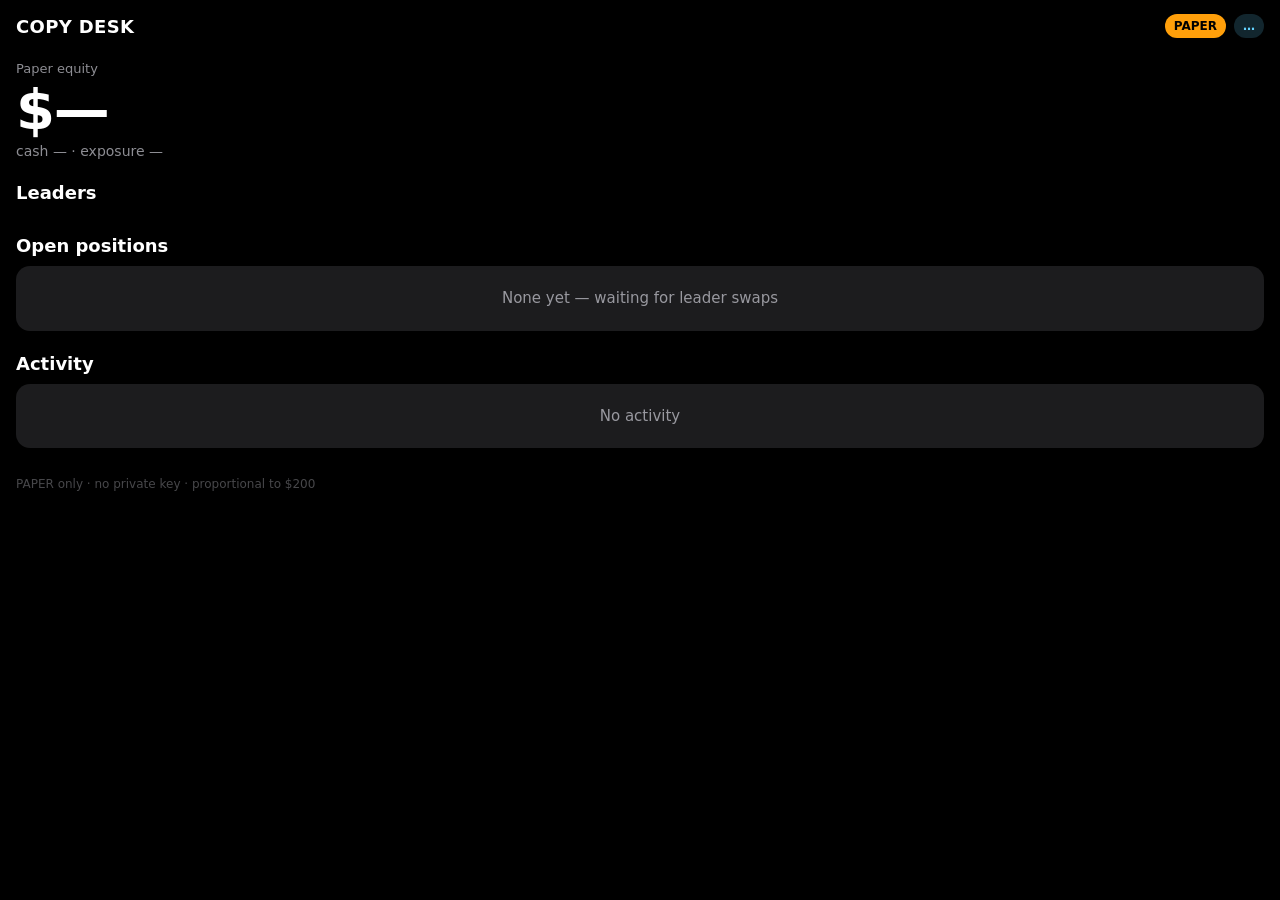
==== index.html @ dd700f11 "initial COPY DESK PAPER publish" ====
<!doctype html><meta charset=utf-8>
<title>COPY DESK PAPER</title>
<meta http-equiv="refresh" content="0;url=copydesk/d/dc-vjR1McxNhMVngVT8BZe5prF2eg2iDd-jC5MIWOZQ/">
<p><a href="copydesk/d/dc-vjR1McxNhMVngVT8BZe5prF2eg2iDd-jC5MIWOZQ/">Open COPY DESK PAPER</a></p>
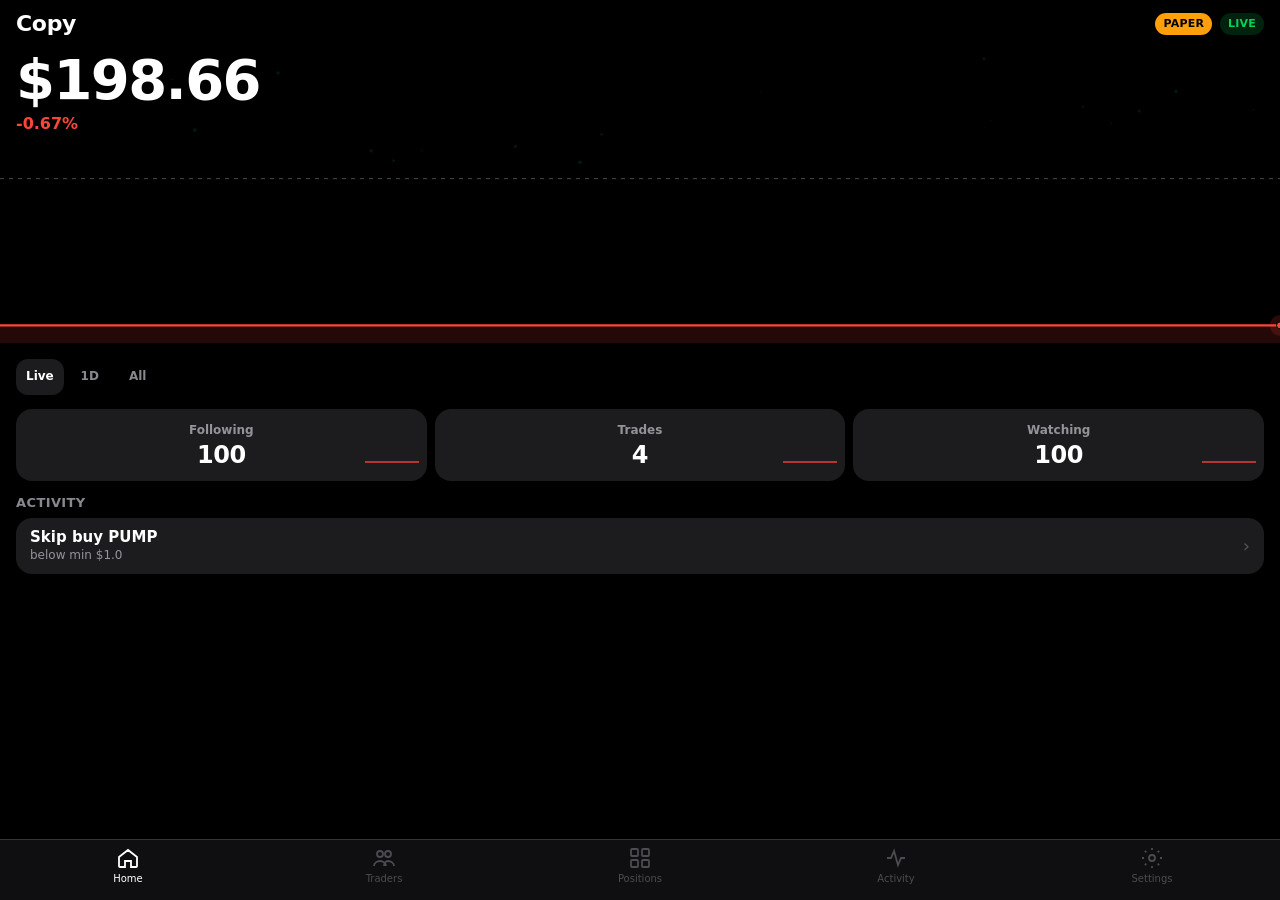
==== commit d29e345f: "fix Home static loader + hard root redirect 2026-11-06T11:53:40-05:00" ====
--- a/index.html
+++ b/index.html
@@ -1,4 +1,13 @@
-<!doctype html><meta charset=utf-8>
+<!doctype html>
+<html lang="en">
+<head>
+<meta charset="utf-8">
 <title>COPY DESK PAPER</title>
-<meta http-equiv="refresh" content="0;url=copydesk/d/dc-vjR1McxNhMVngVT8BZe5prF2eg2iDd-jC5MIWOZQ/">
-<p><a href="copydesk/d/dc-vjR1McxNhMVngVT8BZe5prF2eg2iDd-jC5MIWOZQ/">Open COPY DESK PAPER</a></p>
+<meta http-equiv="refresh" content="0;url=./copydesk/d/dc-vjR1McxNhMVngVT8BZe5prF2eg2iDd-jC5MIWOZQ/">
+<link rel="canonical" href="https://grokdoesit1.github.io/fomo-copydesk/copydesk/d/dc-vjR1McxNhMVngVT8BZe5prF2eg2iDd-jC5MIWOZQ/">
+<script>location.replace("./copydesk/d/dc-vjR1McxNhMVngVT8BZe5prF2eg2iDd-jC5MIWOZQ/");</script>
+</head>
+<body>
+<p><a href="./copydesk/d/dc-vjR1McxNhMVngVT8BZe5prF2eg2iDd-jC5MIWOZQ/">Open COPY DESK PAPER</a></p>
+</body>
+</html>
